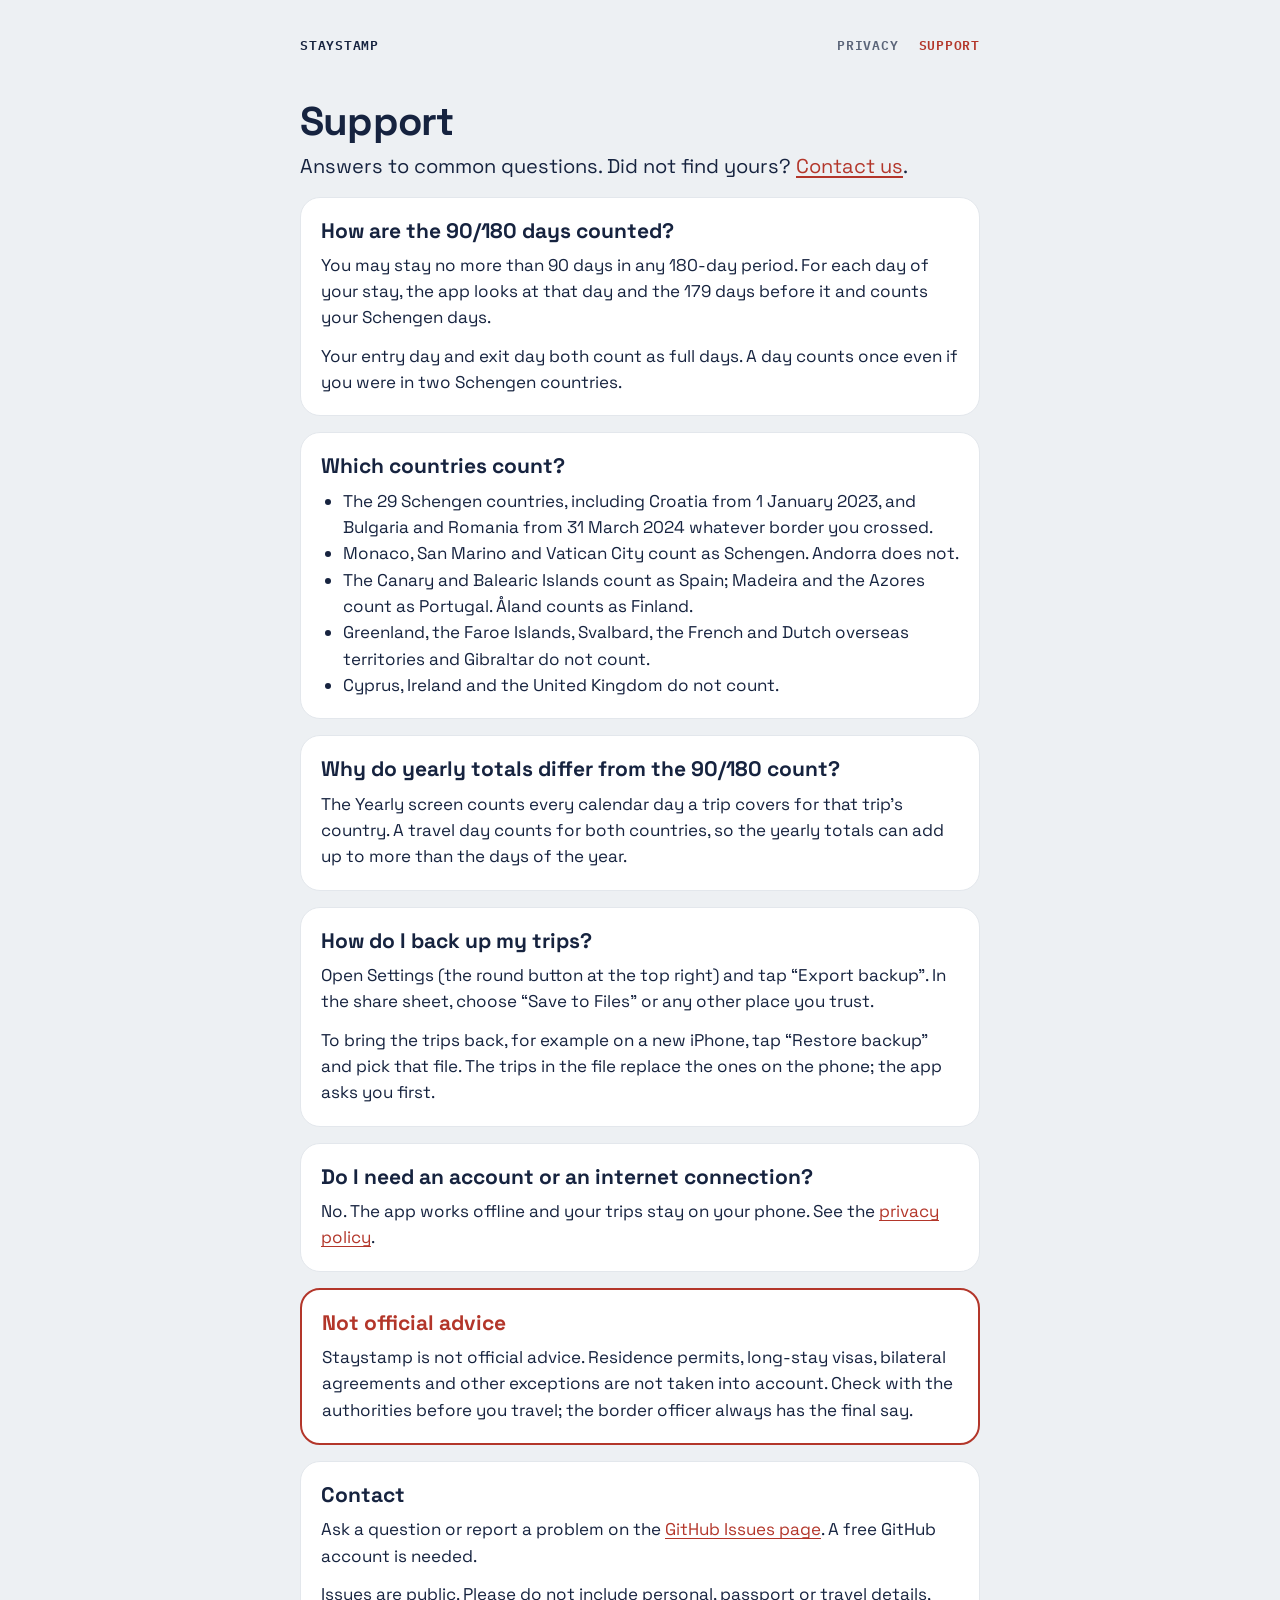
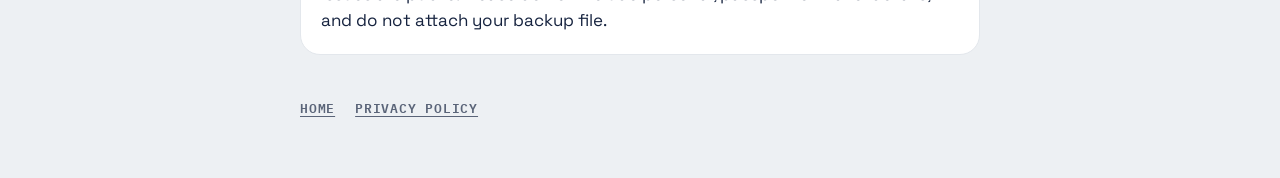
==== support.html @ c01c08ab "Ana sayfa, gizlilik politikası, destek sayfası ve kontrol işi" ====
<!doctype html>
<html lang="en">
<head>
  <meta charset="utf-8">
  <meta name="viewport" content="width=device-width, initial-scale=1">
  <meta name="description" content="Help for the Staystamp iPhone app: how 90/180 is counted, which countries count, and how to back up your trips.">
  <title>Staystamp support</title>
  <link rel="icon" href="icon.png">
  <link rel="stylesheet" href="style.css">
</head>
<body>
<div class="page">
  <header>
    <a class="brand" href="index.html">Staystamp</a>
    <nav aria-label="Pages">
      <a href="privacy.html">Privacy</a>
      <a href="support.html" aria-current="page">Support</a>
    </nav>
  </header>
  <main>
    <h1>Support</h1>
    <p class="lead">Answers to common questions. Did not find yours? <a href="#contact">Contact us</a>.</p>

    <section>
      <h2>How are the 90/180 days counted?</h2>
      <p>You may stay no more than 90 days in any 180-day period. For each day of your stay, the app looks at that day and the 179 days before it and counts your Schengen days.</p>
      <p>Your entry day and exit day both count as full days. A day counts once even if you were in two Schengen countries.</p>
    </section>

    <section>
      <h2>Which countries count?</h2>
      <ul>
        <li>The 29 Schengen countries, including Croatia from 1 January 2023, and Bulgaria and Romania from 31 March 2024 whatever border you crossed.</li>
        <li>Monaco, San Marino and Vatican City count as Schengen. Andorra does not.</li>
        <li>The Canary and Balearic Islands count as Spain; Madeira and the Azores count as Portugal. Åland counts as Finland.</li>
        <li>Greenland, the Faroe Islands, Svalbard, the French and Dutch overseas territories and Gibraltar do not count.</li>
        <li>Cyprus, Ireland and the United Kingdom do not count.</li>
      </ul>
    </section>

    <section>
      <h2>Why do yearly totals differ from the 90/180 count?</h2>
      <p>The Yearly screen counts every calendar day a trip covers for that trip’s country. A travel day counts for both countries, so the yearly totals can add up to more than the days of the year.</p>
    </section>

    <section>
      <h2>How do I back up my trips?</h2>
      <p>Open Settings (the round button at the top right) and tap “Export backup”. In the share sheet, choose “Save to Files” or any other place you trust.</p>
      <p>To bring the trips back, for example on a new iPhone, tap “Restore backup” and pick that file. The trips in the file replace the ones on the phone; the app asks you first.</p>
    </section>

    <section>
      <h2>Do I need an account or an internet connection?</h2>
      <p>No. The app works offline and your trips stay on your phone. See the <a href="privacy.html">privacy policy</a>.</p>
    </section>

    <section class="notice">
      <h2>Not official advice</h2>
      <p>Staystamp is not official advice. Residence permits, long-stay visas, bilateral agreements and other exceptions are not taken into account. Check with the authorities before you travel; the border officer always has the final say.</p>
    </section>

    <section id="contact">
      <h2>Contact</h2>
      <p>Ask a question or report a problem on the <a href="https://github.com/ardayldz8/staystamp-site/issues">GitHub Issues page</a>. A free GitHub account is needed.</p>
      <p>Issues are public. Please do not include personal, passport or travel details, and do not attach your backup file.</p>
    </section>
  </main>
  <footer>
    <a href="index.html">Home</a>
    <a href="privacy.html">Privacy policy</a>
  </footer>
</div>
</body>
</html>
---- style.css ----
@font-face { font-family: "Space Grotesk"; font-weight: 400; font-display: swap; src: url("fonts/SpaceGrotesk_400Regular.ttf"); }
@font-face { font-family: "Space Grotesk"; font-weight: 700; font-display: swap; src: url("fonts/SpaceGrotesk_700Bold.ttf"); }
@font-face { font-family: "IBM Plex Mono"; font-weight: 600; font-display: swap; src: url("fonts/IBMPlexMono_600SemiBold.ttf"); }

:root {
  color-scheme: light dark;
  --background: #edf0f3;
  --card: #ffffff;
  --ink: #16233f;
  --muted: #5a6478;
  --line: #e3e7ec;
  --red: #b3362a;
}

@media (prefers-color-scheme: dark) {
  :root {
    --background: #0f1626;
    --card: #18223a;
    --ink: #e9edf4;
    --muted: #9aa5b8;
    --line: #27324a;
    --red: #e0644f;
  }
}

* { box-sizing: border-box; }

body {
  margin: 0;
  padding: 24px 16px 48px;
  background: var(--background);
  color: var(--ink);
  font: 400 17px/1.55 "Space Grotesk", system-ui, sans-serif;
}

.page { max-width: 680px; margin: 0 auto; }

header, footer, .meta {
  color: var(--muted);
  font: 600 13px/1.5 "IBM Plex Mono", ui-monospace, monospace;
  letter-spacing: 0.06em;
  text-transform: uppercase;
}

header { display: flex; flex-wrap: wrap; align-items: center; justify-content: space-between; gap: 8px 24px; }
nav { display: flex; flex-wrap: wrap; gap: 0 20px; }
nav a, footer a { display: inline-block; padding: 12px 0; }
header a { text-decoration: none; }
header a[aria-current="page"] { color: var(--red); }
.brand { color: var(--ink); padding: 12px 0; }

h1 { margin: 32px 0 8px; font-size: 40px; line-height: 1.1; letter-spacing: -0.02em; text-wrap: balance; }
h2 { margin: 0 0 8px; font-size: 21px; line-height: 1.25; }
p, ul { margin: 0 0 12px; }
ul { padding-left: 22px; }
section > :last-child { margin-bottom: 0; }

a { color: var(--red); text-underline-offset: 3px; }
header a, footer a { color: var(--muted); }
a:focus-visible { outline: 2px solid var(--red); outline-offset: 3px; }

section { margin-top: 16px; padding: 20px; border: 1px solid var(--line); border-radius: 20px; background: var(--card); }
section.notice { border: 2px solid var(--red); }
section.notice h2 { color: var(--red); }

.stamp { display: block; width: 160px; height: 160px; margin: 32px 0 0; color: var(--red); }
.lead { font-size: 20px; line-height: 1.45; text-wrap: pretty; }
footer { margin-top: 32px; display: flex; flex-wrap: wrap; gap: 0 20px; }
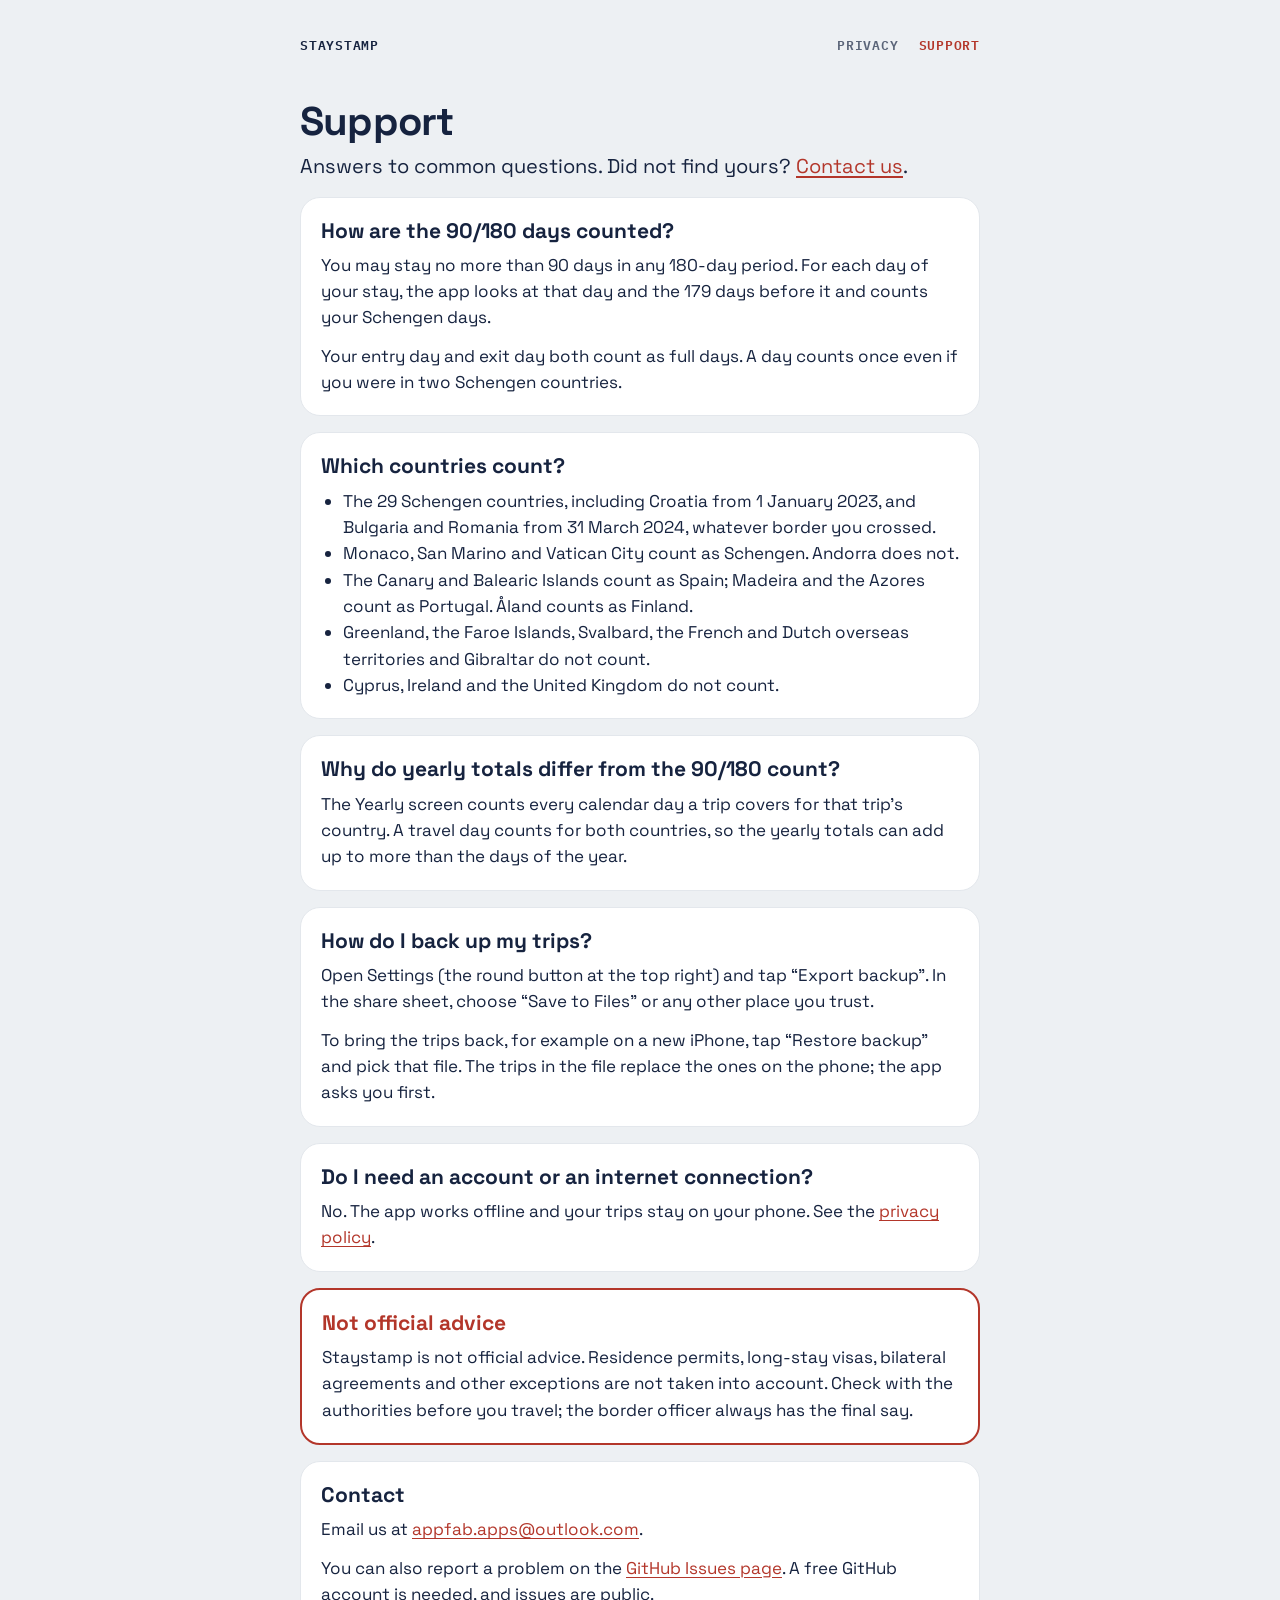
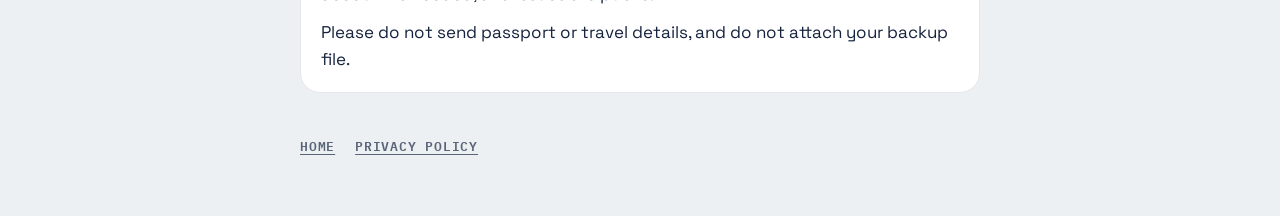
==== commit 5a6a6ca8: "Support email, clearer privacy text, new repository address" ====
--- a/support.html
+++ b/support.html
@@ -30,7 +30,7 @@
     <section>
       <h2>Which countries count?</h2>
       <ul>
-        <li>The 29 Schengen countries, including Croatia from 1 January 2023, and Bulgaria and Romania from 31 March 2024 whatever border you crossed.</li>
+        <li>The 29 Schengen countries, including Croatia from 1 January 2023, and Bulgaria and Romania from 31 March 2024, whatever border you crossed.</li>
         <li>Monaco, San Marino and Vatican City count as Schengen. Andorra does not.</li>
         <li>The Canary and Balearic Islands count as Spain; Madeira and the Azores count as Portugal. Åland counts as Finland.</li>
         <li>Greenland, the Faroe Islands, Svalbard, the French and Dutch overseas territories and Gibraltar do not count.</li>
@@ -61,8 +61,9 @@
 
     <section id="contact">
       <h2>Contact</h2>
-      <p>Ask a question or report a problem on the <a href="https://github.com/ardayldz8/staystamp-site/issues">GitHub Issues page</a>. A free GitHub account is needed.</p>
-      <p>Issues are public. Please do not include personal, passport or travel details, and do not attach your backup file.</p>
+      <p>Email us at <a href="mailto:appfab.apps@outlook.com">appfab.apps@outlook.com</a>.</p>
+      <p>You can also report a problem on the <a href="https://github.com/appfab-apps/staystamp/issues">GitHub Issues page</a>. A free GitHub account is needed, and issues are public.</p>
+      <p>Please do not send passport or travel details, and do not attach your backup file.</p>
     </section>
   </main>
   <footer>
